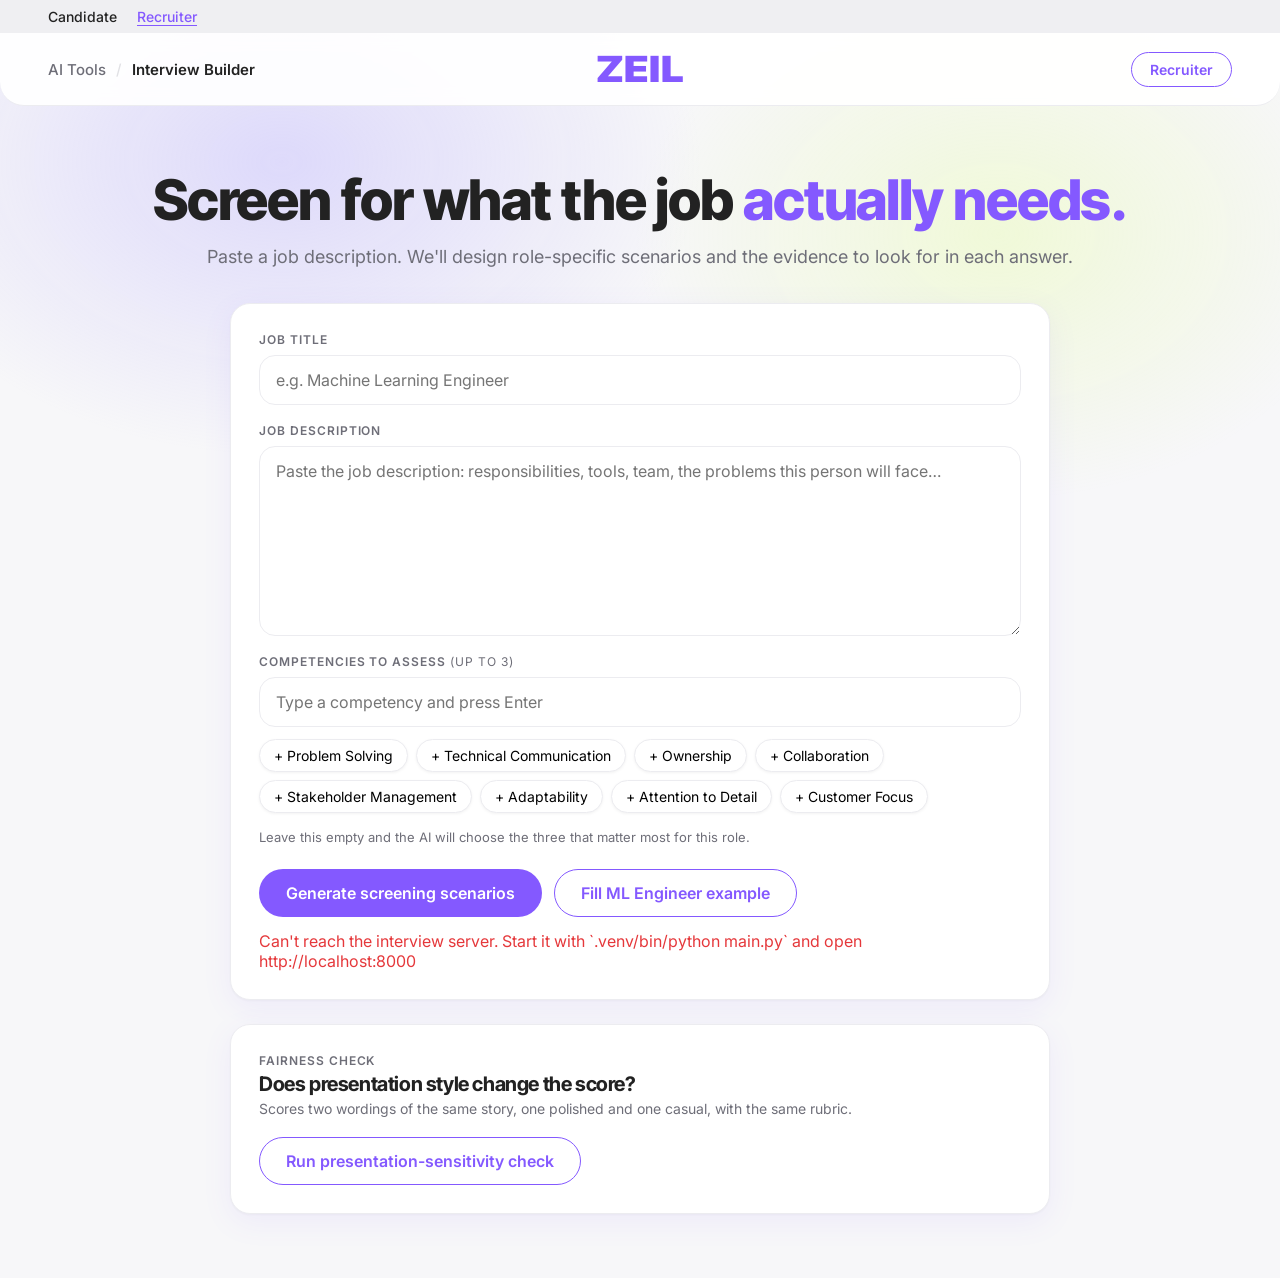
==== static/recruiter.html @ a93cf38c "added front end for candidate and also for recruiter" ====
<!doctype html>
<html lang="en">
<head>
  <meta charset="utf-8">
  <meta name="viewport" content="width=device-width, initial-scale=1">
  <title>ZEIL Interview Builder</title>
  <link rel="preconnect" href="https://fonts.googleapis.com">
  <link href="https://fonts.googleapis.com/css2?family=Inter+Tight:wght@500;600;700;800;900&family=Inter:wght@400;500;600&display=swap" rel="stylesheet">
  <link rel="stylesheet" href="style.css">
</head>
<body>
<div class="glow" aria-hidden="true"></div>

<nav class="strip"><a href="index.html">Candidate</a><a href="recruiter.html" class="active">Recruiter</a></nav>
<header class="topbar">
  <div class="nav-left">AI Tools <span class="sep">/</span> <strong>Interview Builder</strong></div>
  <div class="logo">ZEIL</div>
  <div class="nav-right"><span class="pill-outline">Recruiter</span></div>
</header>

<!-- Step 1: describe the job -->
<main id="screen-form" class="screen">
  <section class="hero">
    <h1>Screen for what the job <span class="accent">actually needs.</span></h1>
    <p>Paste a job description. We'll design role-specific scenarios and the evidence to look for in each answer.</p>
  </section>

  <form class="card builder" id="job-form">
    <label class="label" for="job-title">Job title</label>
    <input id="job-title" placeholder="e.g. Machine Learning Engineer" required>

    <label class="label" for="job-desc">Job description</label>
    <textarea id="job-desc" rows="8" placeholder="Paste the job description: responsibilities, tools, team, the problems this person will face…"></textarea>

    <div class="label">Competencies to assess <span class="muted">(up to 3)</span></div>
    <div class="chip-input" id="chip-input">
      <div id="chips"></div>
      <input id="comp-input" placeholder="Type a competency and press Enter">
    </div>
    <div class="suggestions" id="suggestions"></div>
    <p class="hint">Leave this empty and the AI will choose the three that matter most for this role.</p>

    <div class="actions">
      <button class="btn primary" type="submit" id="btn-generate">Generate screening scenarios</button>
      <button class="btn outline" type="button" id="btn-example">Fill ML Engineer example</button>
    </div>
    <p class="form-error hidden" id="form-error"></p>
  </form>

  <section class="card jobs-list hidden" id="jobs-list"></section>

  <section class="card fairness-card">
    <div class="fair-head">
      <div>
        <div class="label">Fairness check</div>
        <h3>Does presentation style change the score?</h3>
        <p class="muted">Scores two wordings of the same story, one polished and one casual, with the same rubric.</p>
      </div>
      <button class="btn outline" id="btn-fairness">Run presentation-sensitivity check</button>
    </div>
    <div id="fairness"></div>
  </section>
</main>

<!-- Step 2: review and edit -->
<main id="screen-review" class="screen hidden">
  <div class="review-head">
    <div>
      <div class="label">Review scenarios</div>
      <h1 class="review-title" id="review-title"></h1>
      <p class="muted">Edit any scenario before publishing. Each one is scored only against the evidence listed under it.</p>
    </div>
    <div class="actions">
      <button class="btn outline" id="btn-back">Edit job</button>
      <button class="btn outline" id="btn-regen">Regenerate</button>
      <button class="btn primary" id="btn-publish">Publish interview</button>
    </div>
  </div>
  <div class="scenarios" id="scenarios"></div>
</main>

<!-- Step 3: published -->
<main id="screen-done" class="screen hidden">
  <section class="card published">
    <div class="done-badge">✓</div>
    <h1>Interview ready</h1>
    <p class="muted" id="done-summary"></p>
    <div class="label">Candidate link</div>
    <div class="link-row">
      <input id="candidate-link" readonly>
      <button class="btn outline small" id="btn-copy">Copy</button>
    </div>
    <div class="actions center">
      <a class="btn primary" id="btn-open" href="#">Open candidate interview</a>
      <button class="btn outline" id="btn-new">Create another</button>
    </div>
  </section>
</main>

<script src="common.js"></script>
<script src="recruiter.js"></script>
</body>
</html>
---- static/style.css ----
/* ZEIL brand palette */
:root {
  --purple: #8459ff;
  --purple-dark: #6a3ff0;
  --lilac: #afa4ff;
  --lilac-soft: #f1eeff;
  --green: #e1ff8e;
  --yellow: #f8e215;
  --grey: #e1e1e5;
  --ink: #222222;
  --muted: #6e6e78;
  --line: #ececf0;
  --bg: #f7f7f9;
  --card: #ffffff;
  --red: #e5383b;
  --shadow: 0 8px 30px rgba(132, 89, 255, .08), 0 1px 3px rgba(0, 0, 0, .04);
}

* { box-sizing: border-box; }
body {
  margin: 0;
  min-height: 100vh;
  background: var(--bg);
  color: var(--ink);
  font-family: Inter, system-ui, sans-serif;
  -webkit-font-smoothing: antialiased;
  position: relative;
  overflow-x: hidden;
}
h1, h2, h3, .logo, .question, .score, .panel-title {
  font-family: "Inter Tight", Inter, system-ui, sans-serif;
  letter-spacing: -0.02em;
}
.hidden { display: none !important; }
.accent { color: var(--purple); }

/* Soft lilac and lime glow, like the ZEIL homepage hero */
.glow {
  position: fixed; inset: 0; pointer-events: none; z-index: -1;
  background:
    radial-gradient(600px 420px at 22% 18%, rgba(175, 164, 255, .35), transparent 70%),
    radial-gradient(520px 380px at 78% 26%, rgba(225, 255, 142, .30), transparent 70%);
}

/* Top bar */
.topbar {
  display: grid; grid-template-columns: 1fr auto 1fr; align-items: center;
  padding: 18px 48px; background: rgba(255, 255, 255, .92); backdrop-filter: blur(8px);
  border-bottom: 1px solid var(--line); border-radius: 0 0 24px 24px;
  position: sticky; top: 0; z-index: 10;
}
.nav-left { font-weight: 500; font-size: 15px; color: var(--muted); }
.nav-left strong { color: var(--ink); font-weight: 600; }
.nav-left .sep { margin: 0 6px; color: var(--grey); }
.logo { font-size: 36px; font-weight: 900; color: var(--purple); letter-spacing: 0; line-height: 1; transform: scaleX(1.15); }
.nav-right { justify-self: end; }
.pill-outline {
  display: inline-block; border: 1.5px solid var(--purple); color: var(--purple);
  border-radius: 999px; padding: 8px 18px; font-weight: 600; font-size: 14px;
}

.screen { max-width: 1280px; margin: 0 auto; padding: 36px 32px 64px; }
.card { background: var(--card); border: 1px solid var(--line); border-radius: 20px; padding: 28px; box-shadow: var(--shadow); }
.label { text-transform: uppercase; font-size: 12px; letter-spacing: .08em; color: var(--muted); font-weight: 600; }

/* Buttons */
.btn {
  font: inherit; font-weight: 600; font-size: 16px; border-radius: 999px; padding: 13px 26px;
  cursor: pointer; border: 1.5px solid transparent; transition: background .15s, transform .1s;
}
.btn:active { transform: translateY(1px); }
.btn.primary { background: var(--purple); color: #fff; }
.btn.primary:hover { background: var(--purple-dark); }
.btn:disabled { opacity: .5; cursor: default; }
.btn.outline { background: #fff; border-color: var(--purple); color: var(--purple); }
.btn.outline:hover { background: var(--lilac-soft); }
.btn.small { padding: 9px 18px; font-size: 14px; }
.btn.full { width: 100%; }
.link { background: none; border: 0; color: var(--purple); font: inherit; font-size: 14px; font-weight: 600; cursor: pointer; text-decoration: underline; }
.actions { display: flex; gap: 12px; margin-top: 24px; flex-wrap: wrap; }
.actions.center { justify-content: center; }
.chip {
  font-size: 12px; font-weight: 600; color: var(--purple); background: var(--lilac-soft);
  padding: 5px 12px; border-radius: 999px;
}

/* Setup */
.hero { text-align: center; margin: 24px 0 36px; }
.hero h1 { font-size: 56px; font-weight: 800; margin: 0 0 12px; }
.hero p { font-size: 18px; color: var(--muted); margin: 0; }
.setup { max-width: 820px; margin: 0 auto; }
.setup-grid { display: grid; grid-template-columns: 1fr 1fr; gap: 24px; }
.setup h2 { margin: 4px 0 22px; font-size: 26px; font-weight: 800; }
.job-pick { display: flex; align-items: center; gap: 12px; margin-bottom: 18px; }
.comp-list { list-style: none; counter-reset: comp; padding: 0; margin: 10px 0 8px; }
.comp-list li {
  counter-increment: comp; display: flex; align-items: center; gap: 12px; padding: 10px 0;
  border-bottom: 1px solid var(--line);
}
.comp-list li::before {
  content: counter(comp); display: grid; place-items: center; width: 26px; height: 26px; border-radius: 50%;
  background: var(--green); font-weight: 800; font-size: 13px; flex: none;
}
.comp-name { font-weight: 600; flex: 1; }
.setup-meta { color: var(--muted); font-size: 15px; margin: 14px 0 0; }
textarea, input:not([type]), select {
  width: 100%; font: inherit; font-size: 16px; padding: 14px 16px; border: 1px solid var(--line);
  border-radius: 16px; margin-top: 8px; resize: vertical; background: #fff;
}
textarea:focus, input:focus, select:focus { outline: 2px solid var(--lilac); border-color: transparent; }
select { width: auto; margin-top: 0; padding: 10px 14px; font-weight: 600; cursor: pointer; }
.hint { font-size: 13px; color: var(--muted); margin: 16px 0 0; }
.muted { color: var(--muted); font-weight: 400; }
a.btn { display: inline-block; text-decoration: none; }

/* Interview */
.interview { display: grid; grid-template-columns: 1fr 360px; gap: 28px; align-items: start; }
.question-card {
  background: var(--card); border: 1px solid var(--line); border-radius: 24px; box-shadow: var(--shadow);
  padding: 48px 56px; min-height: 320px; display: flex; flex-direction: column; justify-content: center;
}
.q-head { display: flex; gap: 12px; align-items: center; margin-bottom: 18px; }
.question { font-size: 36px; line-height: 1.3; font-weight: 700; margin: 0; transition: color .2s; }
.question.thinking { color: var(--lilac); }

.record-row { display: flex; flex-direction: column; align-items: center; gap: 10px; margin: 30px 0; }
.record {
  width: 80px; height: 80px; border-radius: 50%; border: 5px solid #fff; background: var(--red);
  box-shadow: 0 0 0 2px var(--red), 0 8px 22px rgba(229, 56, 59, .35); cursor: pointer;
  display: grid; place-items: center; transition: transform .1s, opacity .2s;
}
.record:hover:not(:disabled) { transform: scale(1.05); }
.record:disabled { opacity: .35; cursor: default; }
.record span { width: 0; height: 0; }
.record.on span { width: 24px; height: 24px; background: #fff; border-radius: 5px; }
.record.on { animation: pulse 1.4s infinite; }
@keyframes pulse { 50% { box-shadow: 0 0 0 12px rgba(229, 56, 59, .15), 0 8px 22px rgba(229, 56, 59, .35); } }
.record-status { color: var(--muted); font-size: 15px; }
.type-box { display: flex; flex-direction: column; gap: 10px; align-items: flex-end; margin-bottom: 24px; }

.history .turn { border-top: 1px solid var(--line); padding: 16px 0; font-size: 15px; }
.history .q { color: var(--muted); margin-bottom: 6px; }
.history .a { line-height: 1.55; }
.history .tag { font-size: 11px; color: var(--purple); font-weight: 600; margin-left: 8px; }

.side { display: flex; flex-direction: column; gap: 16px; position: sticky; top: 100px; }
.cam {
  position: relative; border-radius: 20px; overflow: hidden; aspect-ratio: 4 / 3;
  background: linear-gradient(135deg, #2a2440, #1b1b22); box-shadow: var(--shadow);
}
.cam video { width: 100%; height: 100%; object-fit: cover; transform: scaleX(-1); display: block; }
.rec-badge {
  position: absolute; top: 12px; left: 12px; background: rgba(0, 0, 0, .55); color: #fff;
  font-size: 12px; font-weight: 700; padding: 5px 10px; border-radius: 999px; display: flex; align-items: center; gap: 6px;
}
.rec-badge i { width: 8px; height: 8px; border-radius: 50%; background: var(--red); animation: blink 1s infinite; }
@keyframes blink { 50% { opacity: .2; } }
.cam-prompt {
  position: absolute; inset: 0; display: flex; flex-direction: column; align-items: center; justify-content: center;
  gap: 10px; padding: 20px; text-align: center; color: #fff;
}
.cam-prompt p { margin: 0; font-size: 14px; line-height: 1.45; color: #e6e3f5; }
.cam-prompt small { font-size: 12px; color: var(--lilac); line-height: 1.4; }
.cam-icon { font-size: 28px; }

.panel-title { font-weight: 800; font-size: 18px; margin-bottom: 10px; color: var(--purple); }
.dims { list-style: none; padding: 0; margin: 0; }
.dims li {
  display: flex; justify-content: space-between; align-items: center; padding: 11px 10px; margin: 0 -10px;
  border-radius: 12px; font-size: 15px; transition: background .4s;
}
.dims li + li { border-top: 1px solid var(--line); }
.dims li.targeted { background: var(--lilac-soft); }
.dims li.targeted .name { color: var(--purple); font-weight: 600; }
.dims li.flash { background: var(--green); }
.mark {
  display: inline-grid; place-items: center; width: 24px; height: 24px; border-radius: 50%;
  font-weight: 800; font-size: 12px; flex: none;
}
.mark.strong { background: var(--green); color: var(--ink); }
.mark.partial { background: #fff4a8; color: #7a6a00; }
.mark.missing { border: 1.5px dashed #b9b9c2; color: transparent; }
.coverage { display: flex; justify-content: space-between; margin-top: 16px; font-size: 15px; }
.coverage strong { color: var(--purple); }
.bar { height: 8px; background: var(--lilac-soft); border-radius: 999px; margin-top: 8px; overflow: hidden; }
.bar div { height: 100%; width: 0; background: linear-gradient(90deg, var(--lilac), var(--purple)); border-radius: 999px; transition: width .6s; }
.fair-note { font-size: 12px; color: var(--muted); margin: 14px 0 0; line-height: 1.45; }

/* Result */
.result { max-width: 780px; margin: 0 auto; text-align: center; padding: 40px; }
.score { font-size: 88px; font-weight: 800; margin-top: 4px; color: var(--purple); line-height: 1.1; }
.score small { font-size: 26px; color: var(--muted); margin-left: 6px; font-weight: 600; }
.score.none { font-size: 48px; color: var(--muted); }
.score.none small { display: none; }
.band {
  display: inline-block; margin-top: 10px; font-weight: 700; letter-spacing: .08em; font-size: 14px;
  background: var(--green); padding: 7px 16px; border-radius: 999px;
}
.band.weak { background: #fff4a8; }
.result-coverage { color: var(--muted); margin-top: 12px; }
.result h3 { text-align: left; margin-top: 36px; font-size: 22px; }
.why { list-style: none; padding: 0; text-align: left; }
.why li { display: grid; grid-template-columns: 30px 1fr auto; gap: 10px; padding: 16px 0; border-top: 1px solid var(--line); }
.why .name { font-weight: 600; }
.why .ev { color: var(--muted); font-size: 15px; margin-top: 4px; line-height: 1.5; }
.why .ev.none { font-style: italic; }
.why .r { font-weight: 700; white-space: nowrap; color: var(--purple); }
details { text-align: left; margin-top: 16px; }
summary { cursor: pointer; color: var(--purple); font-weight: 600; }

/* Fairness */
.fair-grid { display: grid; grid-template-columns: 1fr 1fr; gap: 20px; margin-top: 16px; }
.fair-grid > div { border: 1px solid var(--line); border-radius: 16px; padding: 20px; }
.fair-grid blockquote { margin: 10px 0 14px; font-size: 14px; color: var(--muted); line-height: 1.55; }
.fair-grid table { width: 100%; border-collapse: collapse; font-size: 14px; }
.fair-grid td { padding: 8px 0; border-top: 1px solid var(--line); }
.fair-grid td:last-child { text-align: right; white-space: nowrap; }
.fair-total { font-family: "Inter Tight", Inter, sans-serif; font-size: 26px; font-weight: 800; margin-top: 12px; color: var(--purple); }

@media (max-width: 900px) {
  .topbar { padding: 14px 16px; grid-template-columns: auto 1fr; }
  .nav-left { display: none; }
  .screen { padding: 20px 16px 48px; }
  .hero h1 { font-size: 36px; }
  .interview, .fair-grid, .setup-grid { grid-template-columns: 1fr; }
  .question-card { padding: 28px; min-height: 200px; }
  .question { font-size: 26px; }
  .side { position: static; }
}

/* Candidate / Recruiter switch, like ZEIL's Job Seeker / Employer strip */
.strip { display: flex; gap: 20px; padding: 8px 48px; background: #efeff2; font-size: 14px; }
.strip a { color: var(--ink); text-decoration: none; font-weight: 500; }
.strip a.active { color: var(--purple); text-decoration: underline; text-underline-offset: 3px; }

.panel .label { margin-bottom: 2px; }

/* Recruiter builder */
.builder { max-width: 820px; margin: 0 auto; display: flex; flex-direction: column; }
.builder > .label { margin-top: 18px; }
.builder > .label:first-child { margin-top: 0; }
.chip-input {
  display: flex; flex-wrap: wrap; gap: 8px; align-items: center; margin-top: 8px; padding: 8px 10px;
  border: 1px solid var(--line); border-radius: 16px; background: #fff; cursor: text;
}
.chip-input input { flex: 1; min-width: 200px; border: 0; margin: 0; padding: 6px; outline: none; width: auto; }
#chips { display: contents; }
.tag-chip {
  display: inline-flex; align-items: center; gap: 6px; background: var(--purple); color: #fff;
  border-radius: 999px; padding: 6px 8px 6px 14px; font-weight: 600; font-size: 14px;
}
.tag-chip button { background: rgba(255,255,255,.25); color: #fff; border: 0; border-radius: 50%; width: 20px; height: 20px; cursor: pointer; line-height: 1; }
.suggestions { display: flex; flex-wrap: wrap; gap: 8px; margin-top: 12px; }
.suggest {
  font: inherit; font-size: 14px; background: #fff; border: 1px solid var(--line); border-radius: 999px;
  padding: 7px 14px; cursor: pointer; box-shadow: 0 1px 3px rgba(0,0,0,.05);
}
.suggest:hover:not(:disabled) { border-color: var(--lilac); color: var(--purple); }
.suggest:disabled { opacity: .4; cursor: default; }
.form-error { color: var(--red); margin: 14px 0 0; }

.jobs-list, .fairness-card { max-width: 820px; margin: 24px auto 0; }
.job-row { display: flex; justify-content: space-between; align-items: center; gap: 16px; padding: 14px 0; border-top: 1px solid var(--line); }
.job-row:first-of-type { margin-top: 10px; }
.job-row .name { font-weight: 600; }
.job-row .muted { font-size: 14px; margin-top: 2px; }
.fair-head { display: flex; justify-content: space-between; align-items: center; gap: 20px; flex-wrap: wrap; }
.fair-head h3 { margin: 4px 0; font-size: 20px; }
.fair-head p { margin: 0; font-size: 14px; }
#fairness:not(:empty) { margin-top: 18px; }

/* Review */
.review-head { display: flex; justify-content: space-between; align-items: flex-end; gap: 20px; flex-wrap: wrap; margin-bottom: 24px; }
.review-head .actions { margin: 0; }
.review-title { font-size: 40px; font-weight: 800; margin: 4px 0 6px; }
.review-head p { margin: 0; }
.scenarios { display: grid; gap: 20px; }
.scenario-card { padding: 28px 32px; }
.scenario-top { display: flex; align-items: center; gap: 14px; margin-bottom: 18px; }
.scenario-top .num {
  display: grid; place-items: center; width: 40px; height: 40px; border-radius: 50%; background: var(--purple);
  color: #fff; font-weight: 800; font-size: 18px; flex: none;
}
.scenario-meta { flex: 1; }
.scenario-meta h3 { margin: 2px 0 0; font-size: 22px; }
.scenario-text { font-size: 19px; line-height: 1.5; font-weight: 500; margin-bottom: 4px; }
.rationale { font-size: 14px; color: var(--muted); margin: 10px 0 20px; line-height: 1.5; }
.rationale strong { color: var(--ink); font-weight: 600; }
.evidence-list { list-style: none; padding: 0; margin: 10px 0 0; display: grid; grid-template-columns: 1fr 1fr; gap: 12px 24px; }
.evidence-list li { display: flex; gap: 10px; align-items: flex-start; }
.evidence-list .name { font-weight: 600; font-size: 15px; }
.evidence-list .desc { font-size: 13px; color: var(--muted); line-height: 1.45; margin-top: 2px; }

/* Published */
.published { max-width: 640px; margin: 24px auto 0; text-align: center; padding: 40px; }
.published h1 { font-size: 40px; font-weight: 800; margin: 12px 0 6px; }
.published .label { text-align: left; margin-top: 24px; }
.done-badge {
  width: 64px; height: 64px; border-radius: 50%; background: var(--green); display: grid; place-items: center;
  font-size: 30px; font-weight: 800; margin: 0 auto;
}
.link-row { display: flex; gap: 10px; align-items: center; margin-top: 8px; }
.link-row input { margin: 0; font-size: 14px; color: var(--muted); }

/* Multi-competency result */
.comp-block { text-align: left; margin-top: 32px; padding-top: 24px; border-top: 2px solid var(--lilac-soft); }
.comp-head { display: flex; justify-content: space-between; align-items: flex-end; gap: 16px; }
.comp-head h3 { margin: 4px 0 0; font-size: 24px; }
.comp-score { font-family: "Inter Tight", Inter, sans-serif; font-size: 30px; font-weight: 800; color: var(--purple); text-align: right; }
.comp-score small { font-size: 15px; color: var(--muted); }
.band.small { display: block; font-size: 11px; padding: 4px 10px; margin-top: 4px; color: var(--ink); font-family: Inter, sans-serif; }

@media (max-width: 900px) {
  .strip { padding: 8px 16px; }
  .evidence-list { grid-template-columns: 1fr; }
  .review-title { font-size: 30px; }
}
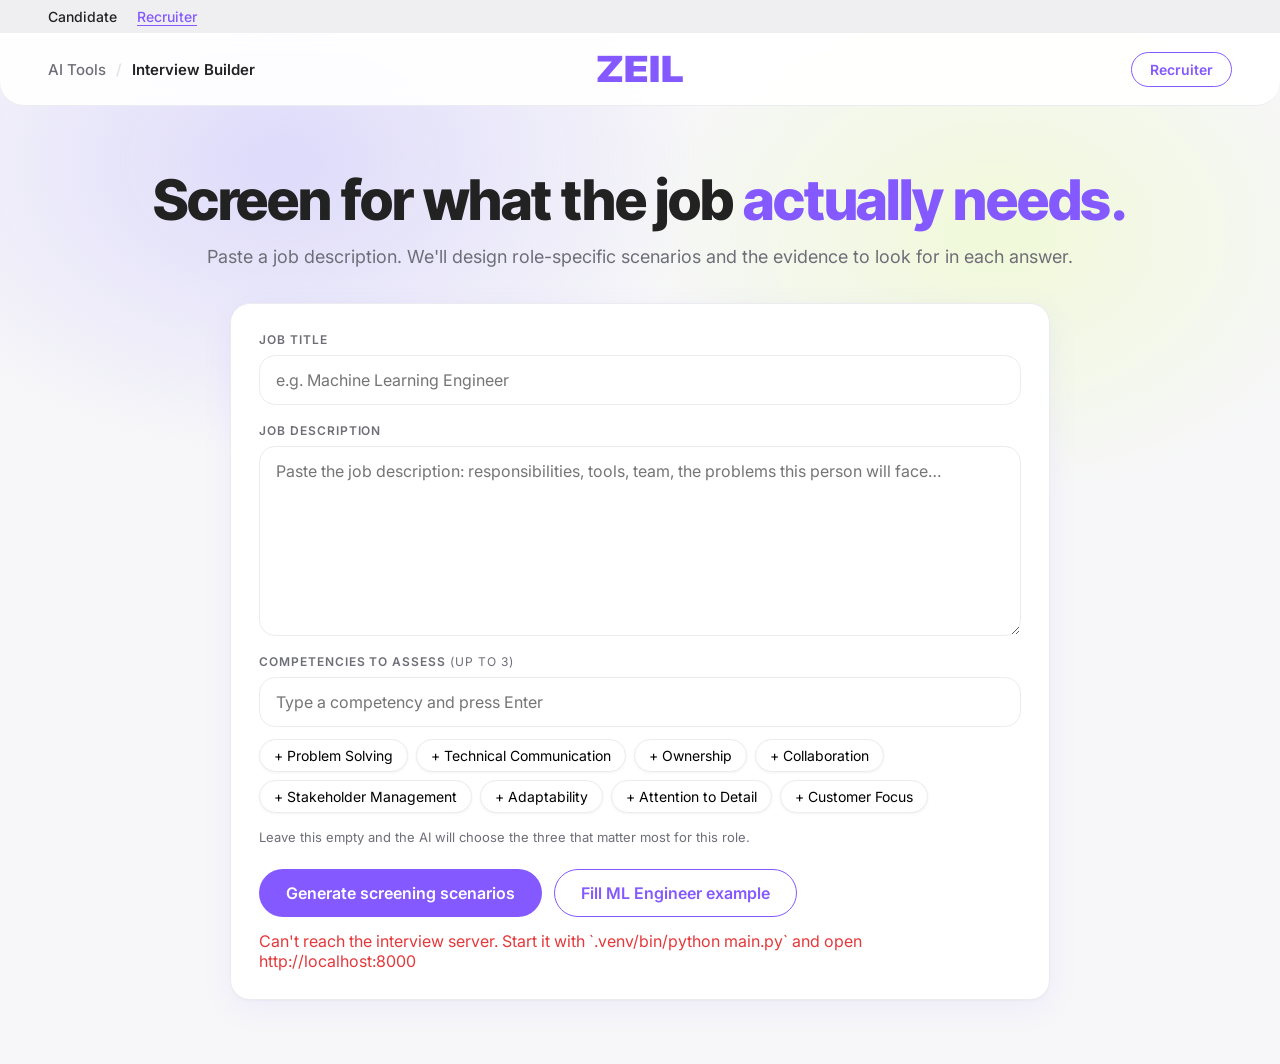
==== commit c2af6247: "clearned up ui" ====
--- a/static/recruiter.html
+++ b/static/recruiter.html
@@ -49,17 +49,6 @@
 
   <section class="card jobs-list hidden" id="jobs-list"></section>
 
-  <section class="card fairness-card">
-    <div class="fair-head">
-      <div>
-        <div class="label">Fairness check</div>
-        <h3>Does presentation style change the score?</h3>
-        <p class="muted">Scores two wordings of the same story, one polished and one casual, with the same rubric.</p>
-      </div>
-      <button class="btn outline" id="btn-fairness">Run presentation-sensitivity check</button>
-    </div>
-    <div id="fairness"></div>
-  </section>
 </main>
 
 <!-- Step 2: review and edit -->
--- a/static/style.css
+++ b/static/style.css
@@ -208,21 +208,12 @@
 details { text-align: left; margin-top: 16px; }
 summary { cursor: pointer; color: var(--purple); font-weight: 600; }
 
-/* Fairness */
-.fair-grid { display: grid; grid-template-columns: 1fr 1fr; gap: 20px; margin-top: 16px; }
-.fair-grid > div { border: 1px solid var(--line); border-radius: 16px; padding: 20px; }
-.fair-grid blockquote { margin: 10px 0 14px; font-size: 14px; color: var(--muted); line-height: 1.55; }
-.fair-grid table { width: 100%; border-collapse: collapse; font-size: 14px; }
-.fair-grid td { padding: 8px 0; border-top: 1px solid var(--line); }
-.fair-grid td:last-child { text-align: right; white-space: nowrap; }
-.fair-total { font-family: "Inter Tight", Inter, sans-serif; font-size: 26px; font-weight: 800; margin-top: 12px; color: var(--purple); }
-
 @media (max-width: 900px) {
   .topbar { padding: 14px 16px; grid-template-columns: auto 1fr; }
   .nav-left { display: none; }
   .screen { padding: 20px 16px 48px; }
   .hero h1 { font-size: 36px; }
-  .interview, .fair-grid, .setup-grid { grid-template-columns: 1fr; }
+  .interview, .setup-grid { grid-template-columns: 1fr; }
   .question-card { padding: 28px; min-height: 200px; }
   .question { font-size: 26px; }
   .side { position: static; }
@@ -259,15 +250,11 @@
 .suggest:disabled { opacity: .4; cursor: default; }
 .form-error { color: var(--red); margin: 14px 0 0; }
 
-.jobs-list, .fairness-card { max-width: 820px; margin: 24px auto 0; }
+.jobs-list { max-width: 820px; margin: 24px auto 0; }
 .job-row { display: flex; justify-content: space-between; align-items: center; gap: 16px; padding: 14px 0; border-top: 1px solid var(--line); }
 .job-row:first-of-type { margin-top: 10px; }
 .job-row .name { font-weight: 600; }
 .job-row .muted { font-size: 14px; margin-top: 2px; }
-.fair-head { display: flex; justify-content: space-between; align-items: center; gap: 20px; flex-wrap: wrap; }
-.fair-head h3 { margin: 4px 0; font-size: 20px; }
-.fair-head p { margin: 0; font-size: 14px; }
-#fairness:not(:empty) { margin-top: 18px; }
 
 /* Review */
 .review-head { display: flex; justify-content: space-between; align-items: flex-end; gap: 20px; flex-wrap: wrap; margin-bottom: 24px; }
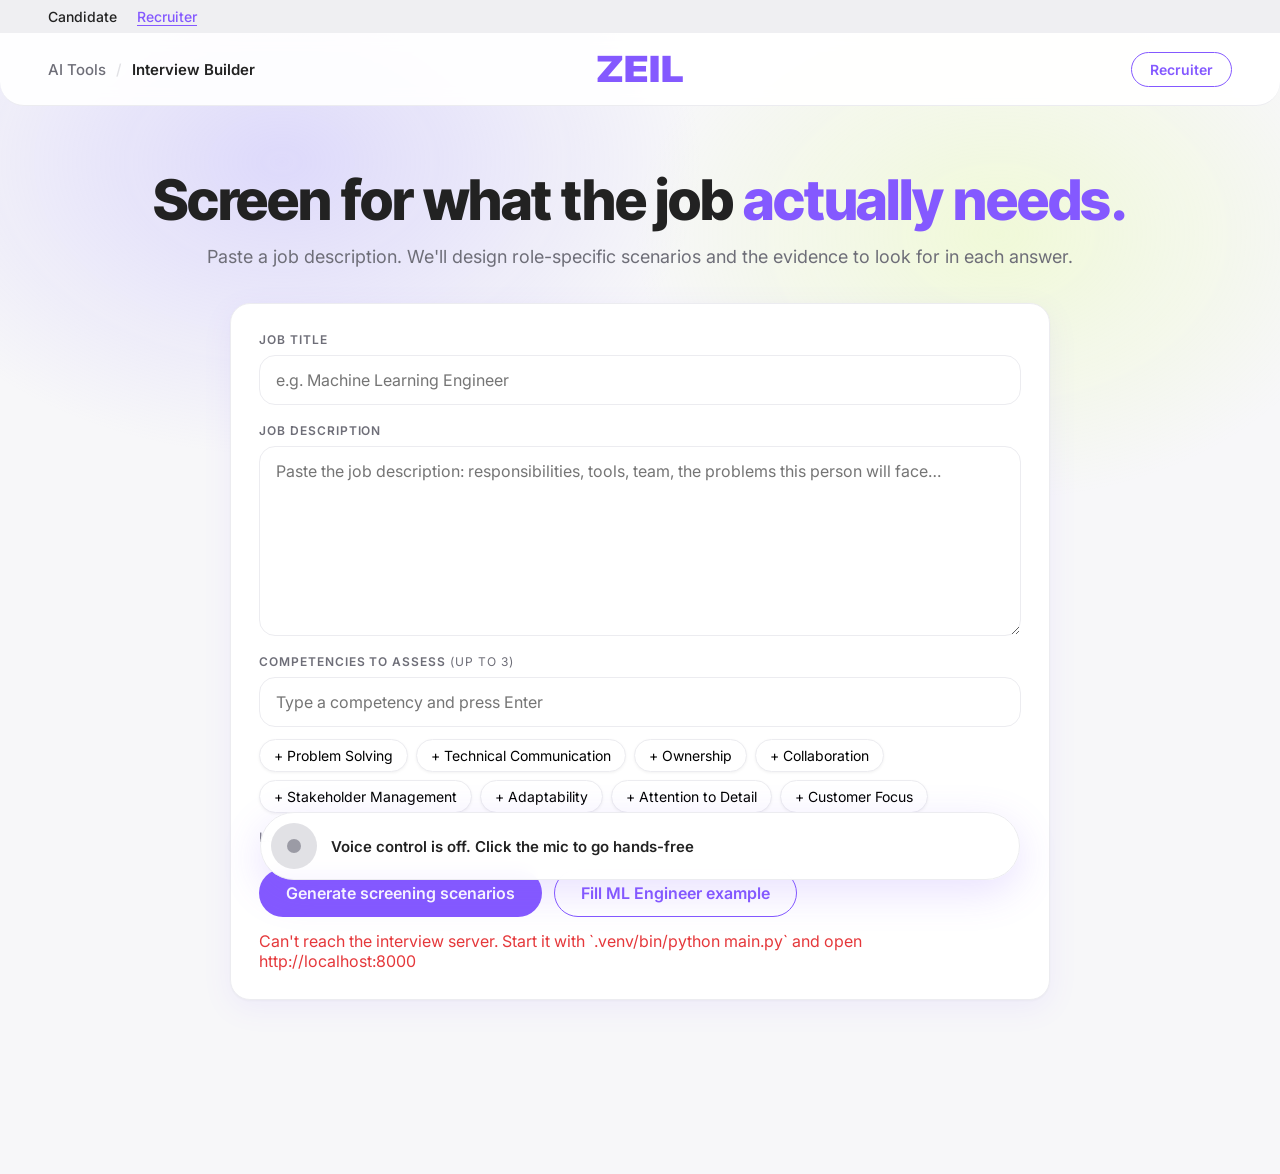
==== commit 05313132: "final push maybe" ====
--- a/static/recruiter.html
+++ b/static/recruiter.html
@@ -66,6 +66,7 @@
     </div>
   </div>
   <div class="scenarios" id="scenarios"></div>
+  <div id="communication"></div>
 </main>
 
 <!-- Step 3: published -->
--- a/static/style.css
+++ b/static/style.css
@@ -199,12 +199,6 @@
 .band.weak { background: #fff4a8; }
 .result-coverage { color: var(--muted); margin-top: 12px; }
 .result h3 { text-align: left; margin-top: 36px; font-size: 22px; }
-.why { list-style: none; padding: 0; text-align: left; }
-.why li { display: grid; grid-template-columns: 30px 1fr auto; gap: 10px; padding: 16px 0; border-top: 1px solid var(--line); }
-.why .name { font-weight: 600; }
-.why .ev { color: var(--muted); font-size: 15px; margin-top: 4px; line-height: 1.5; }
-.why .ev.none { font-style: italic; }
-.why .r { font-weight: 700; white-space: nowrap; color: var(--purple); }
 details { text-align: left; margin-top: 16px; }
 summary { cursor: pointer; color: var(--purple); font-weight: 600; }
 
@@ -302,3 +296,104 @@
   .evidence-list { grid-template-columns: 1fr; }
   .review-title { font-size: 30px; }
 }
+
+/* Hands-free voice bar */
+body { padding-bottom: 110px; }
+.voice-bar {
+  position: fixed; left: 50%; bottom: 20px; transform: translateX(-50%); z-index: 20;
+  display: flex; align-items: center; gap: 14px; width: min(760px, calc(100% - 32px));
+  background: rgba(255, 255, 255, .96); backdrop-filter: blur(8px); border: 1px solid var(--line);
+  border-radius: 999px; padding: 10px 22px 10px 10px; box-shadow: 0 12px 40px rgba(132, 89, 255, .18);
+}
+.voice-toggle {
+  width: 46px; height: 46px; border-radius: 50%; border: 0; background: var(--grey); cursor: pointer;
+  display: grid; place-items: center; flex: none;
+}
+.voice-dot { width: 14px; height: 14px; border-radius: 50%; background: #9b9ba5; }
+.voice-bar.on .voice-toggle { background: var(--purple); animation: listen 1.8s infinite; }
+.voice-bar.on .voice-dot { background: #fff; }
+@keyframes listen { 50% { box-shadow: 0 0 0 9px rgba(132, 89, 255, .18); } }
+.voice-text { min-width: 0; flex: 1; }
+.voice-caption { font-weight: 600; font-size: 15px; white-space: nowrap; overflow: hidden; text-overflow: ellipsis; }
+.voice-caption.interim { color: var(--muted); font-weight: 500; }
+.voice-hint { font-size: 12px; color: var(--muted); white-space: nowrap; overflow: hidden; text-overflow: ellipsis; margin-top: 2px; }
+.voice-hint:empty { display: none; }
+.voice-filled { animation: filled 1.6s ease-out; }
+@keyframes filled { 0% { box-shadow: 0 0 0 3px var(--purple); background: var(--lilac-soft); } 100% { box-shadow: 0 0 0 0 transparent; } }
+
+/* "What we understood" confirmation */
+.question.small { font-size: 26px; }
+.claims { list-style: none; padding: 0; margin: 22px 0 0; display: grid; gap: 10px; }
+.claims li {
+  position: relative; padding: 10px 14px 10px 40px; background: var(--lilac-soft); border-radius: 14px;
+  font-size: 17px; line-height: 1.45;
+}
+.claims li::before {
+  content: "✓"; position: absolute; left: 12px; top: 10px; width: 20px; height: 20px; border-radius: 50%;
+  background: var(--green); display: grid; place-items: center; font-size: 11px; font-weight: 800;
+}
+.claims .unclear { background: #fff4a8; border-bottom: 2px dashed #c9a800; padding: 0 3px; border-radius: 4px; }
+.confirm-actions { display: flex; gap: 12px; justify-content: center; margin-top: 28px; }
+
+/* Recruiter report */
+.flag-count { color: #8a6d00; font-weight: 600; }
+.flag-count.ok { color: var(--muted); font-weight: 500; }
+.how { text-align: left; margin-top: 28px; background: var(--lilac-soft); border-radius: 16px; padding: 18px 22px; }
+.how ol { margin: 8px 0 0; padding-left: 20px; display: grid; gap: 4px; font-size: 14px; line-height: 1.5; }
+.comp-chips { display: flex; gap: 8px; flex-wrap: wrap; margin-top: 8px; }
+.chip.ok { background: #f3ffd6; color: #3f5a00; }
+.chip.warn { background: #fff4a8; color: #6b5800; }
+.raw-line { font-family: Inter, sans-serif; font-size: 12px; font-weight: 500; color: var(--muted); margin-top: 6px; }
+.dim-list { list-style: none; padding: 0; text-align: left; margin: 12px 0 0; }
+.dim-row { display: grid; grid-template-columns: 30px 1fr; gap: 10px; padding: 16px 0; border-top: 1px solid var(--line); }
+.dim-row.flagged { background: linear-gradient(90deg, rgba(248, 226, 21, .08), transparent); }
+.dim-head { display: flex; align-items: baseline; gap: 10px; flex-wrap: wrap; }
+.dim-head .name { font-weight: 700; font-size: 16px; }
+.dim-head .r { margin-left: auto; font-weight: 700; color: var(--purple); }
+.verdict { font-size: 12px; font-weight: 600; padding: 2px 9px; border-radius: 999px; }
+.verdict.strong { background: #f3ffd6; color: #3f5a00; }
+.verdict.partial { background: #fff4a8; color: #6b5800; }
+.verdict.missing { background: var(--grey); color: var(--muted); }
+.metrics { display: flex; gap: 8px; flex-wrap: wrap; margin-top: 8px; }
+.metric {
+  display: inline-flex; align-items: center; gap: 6px; font-size: 12px; color: var(--muted);
+  border: 1px solid var(--line); border-radius: 999px; padding: 3px 10px; background: #fff;
+}
+.metric b { color: var(--ink); }
+.meter { display: inline-block; width: 46px; height: 5px; background: var(--grey); border-radius: 3px; overflow: hidden; }
+.meter i { display: block; height: 100%; background: var(--purple); }
+.quote { margin: 10px 0 0; padding: 8px 14px; border-left: 3px solid var(--purple); background: #fafaff; font-size: 15px; line-height: 1.5; }
+.quote .label, .ev-summary .label { display: block; margin-bottom: 2px; font-size: 10px; }
+.ev-summary { margin: 10px 0 0; font-size: 14px; color: var(--muted); line-height: 1.5; }
+.ev-summary.none { font-style: italic; }
+.trail { display: flex; align-items: center; gap: 6px; flex-wrap: wrap; margin-top: 10px; font-size: 12px; }
+.trail .step { padding: 3px 9px; border-radius: 999px; background: var(--grey); color: var(--muted); }
+.trail .step.strong { background: #f3ffd6; color: #3f5a00; }
+.trail .step.partial { background: #fff4a8; color: #6b5800; }
+.trail .arrow { color: var(--muted); }
+.review { margin-top: 8px; font-size: 13px; color: #6b5800; font-weight: 600; }
+
+/* Recruiter decision (mock) */
+.decision { margin-top: 36px; padding-top: 24px; border-top: 2px solid var(--lilac-soft); }
+.decision .actions { margin-top: 14px; }
+.btn.reject { background: #fff; border-color: var(--red); color: var(--red); }
+.btn.reject:hover { background: #fff1f1; }
+.decision-status {
+  display: flex; justify-content: center; align-items: center; gap: 14px; margin-top: 14px;
+  padding: 14px 20px; border-radius: 999px; font-weight: 600;
+}
+.decision-status.advanced { background: var(--green); color: var(--ink); }
+.decision-status.rejected { background: #ffe3e3; color: #a1181b; }
+
+/* Optional communication competency (recruiter review) */
+.comm-card { margin-top: 20px; border: 1.5px dashed var(--lilac); }
+.comm-card.off { opacity: .85; }
+.comm-num { background: var(--lilac-soft) !important; font-size: 18px; }
+.switch { display: inline-flex; background: var(--grey); border-radius: 999px; padding: 3px; }
+.switch button { font: inherit; font-size: 13px; font-weight: 600; border: 0; background: none; padding: 7px 14px; border-radius: 999px; cursor: pointer; color: var(--muted); }
+.switch button.on { background: #fff; color: var(--purple); box-shadow: 0 1px 4px rgba(0,0,0,.08); }
+.recommendation { font-size: 14px; line-height: 1.5; border-radius: 14px; padding: 12px 16px; margin-bottom: 18px; }
+.recommendation.yes { background: #f3ffd6; }
+.recommendation.no { background: var(--grey); }
+.recommendation strong { display: block; margin-bottom: 2px; }
+.comm-why { text-align: left; font-size: 14px; line-height: 1.5; background: #fafaff; border-radius: 12px; padding: 10px 14px; margin: 14px 0 0; }
